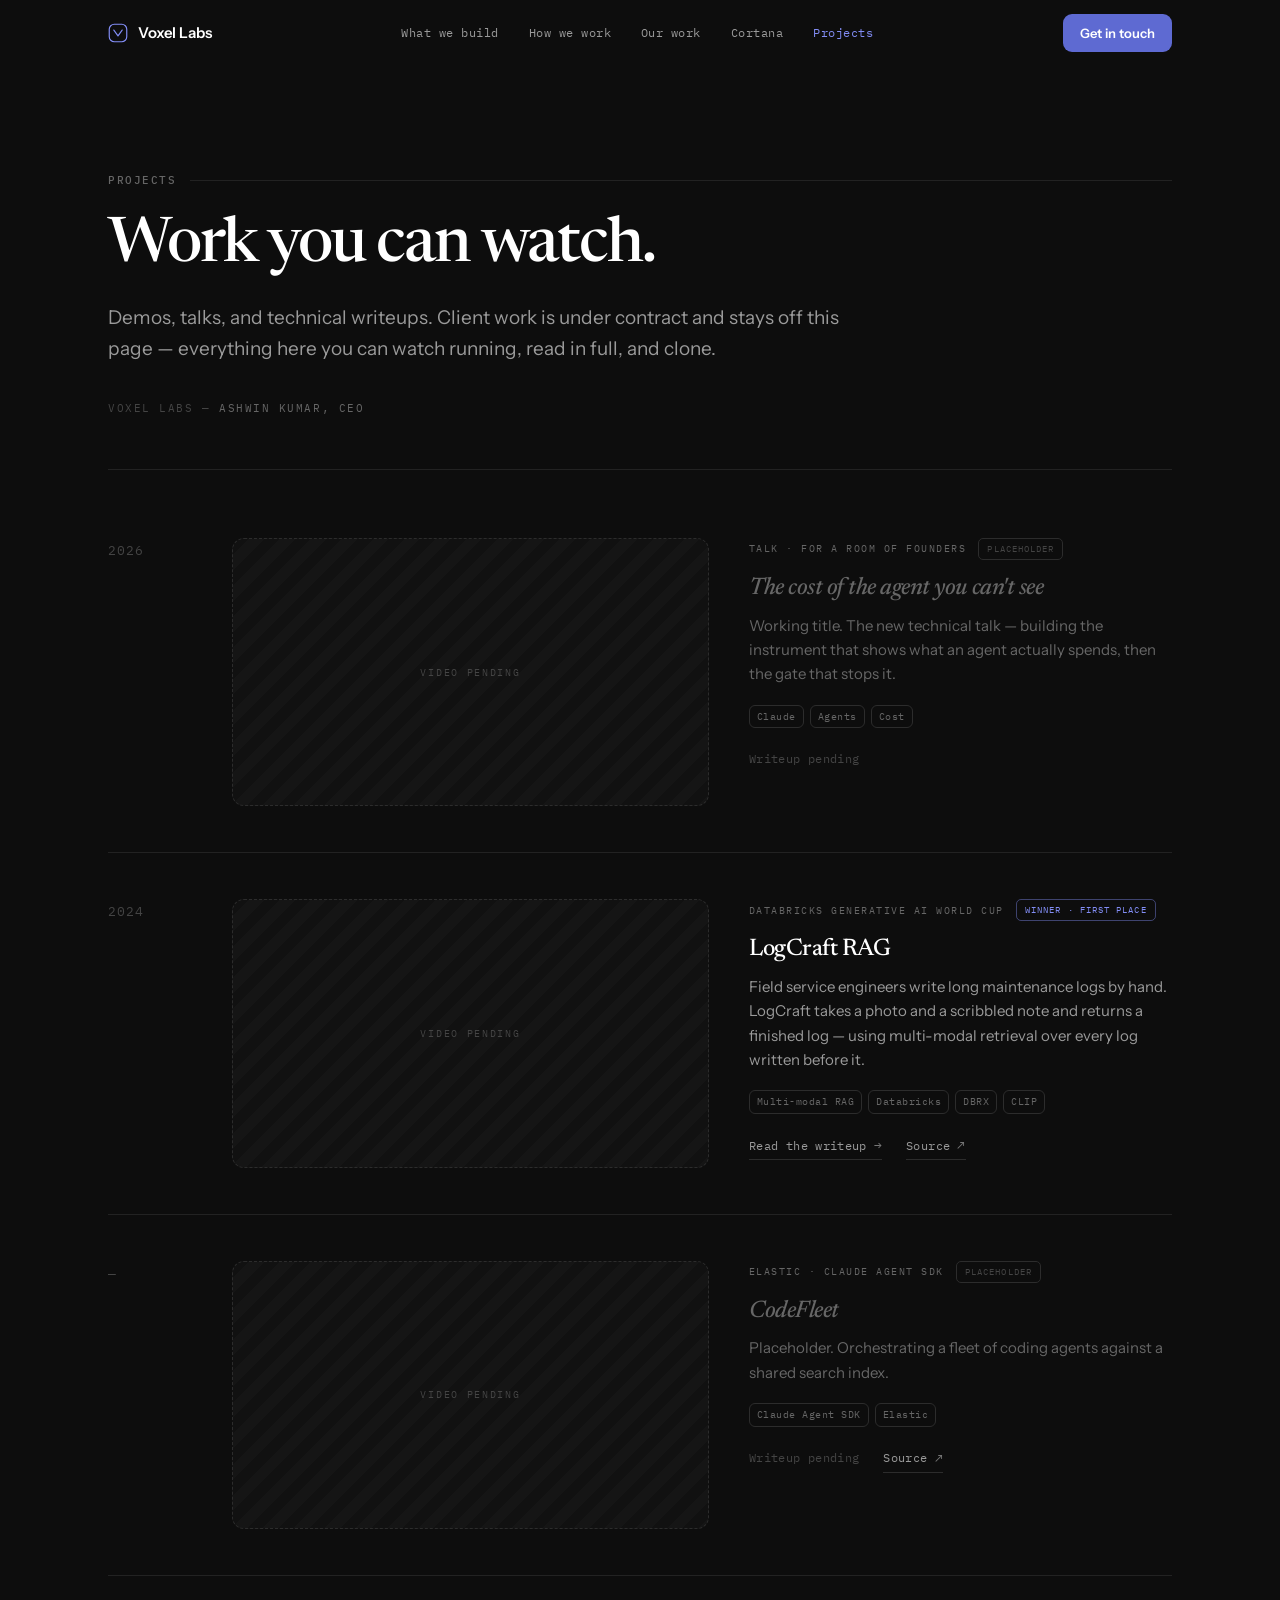
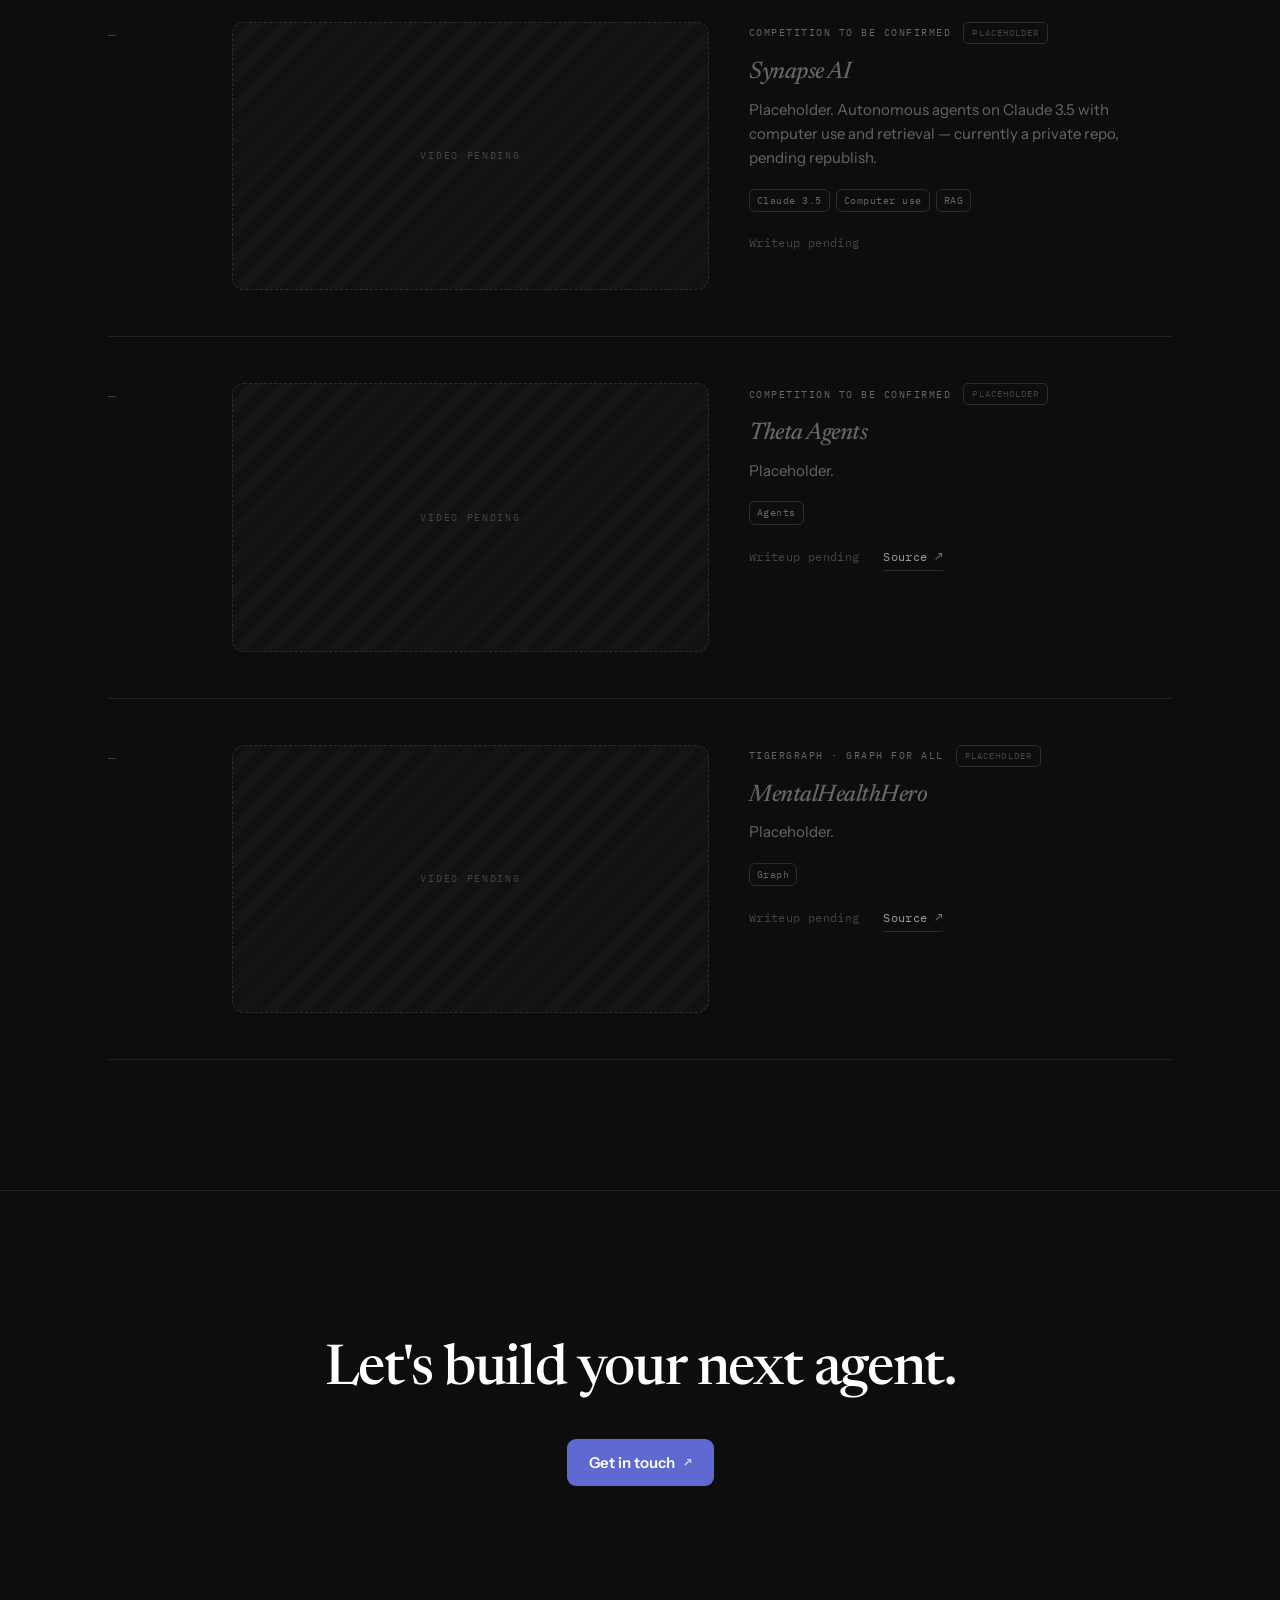
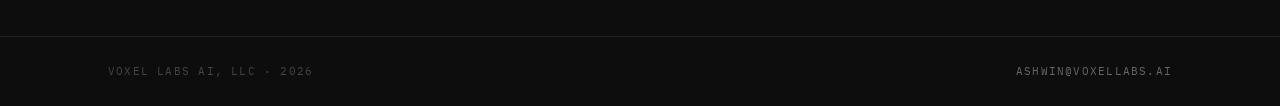
==== projects/index.html @ b8b78520 "Projects index, writeup rendering, and a shared design system Adds two routes and the machinery behi" ====
<!DOCTYPE html>
<html lang="en">
<head>
<meta charset="utf-8">
<meta name="viewport" content="width=device-width, initial-scale=1">
<title>Projects — Voxel Labs</title>
<meta name="description" content="Demos, talks, and technical writeups from Voxel Labs. Every project links to the video, the full writeup, and the source.">
<meta name="theme-color" content="#0d0d0d">
<link rel="canonical" href="https://voxellabs.ai/projects">
<link rel="icon" href="data:image/svg+xml,%3Csvg xmlns='http://www.w3.org/2000/svg' viewBox='0 0 24 24'%3E%3Crect width='24' height='24' rx='6' fill='%230d0d0d'/%3E%3Cpath d='M7 8.5l5 7 5-7' stroke='%23828df5' stroke-width='1.8' fill='none' stroke-linecap='round' stroke-linejoin='round'/%3E%3C/svg%3E">
<meta property="og:type" content="website">
<meta property="og:url" content="https://voxellabs.ai/projects">
<meta property="og:title" content="Projects — Voxel Labs">
<meta property="og:description" content="Demos, talks, and technical writeups. Every project links to the video, the full writeup, and the source.">
<meta property="og:image" content="https://voxellabs.ai/assets/og.png">
<meta property="og:image:width" content="1200">
<meta property="og:image:height" content="630">
<meta name="twitter:card" content="summary_large_image">
<link rel="preconnect" href="https://fonts.googleapis.com">
<link rel="preconnect" href="https://fonts.gstatic.com" crossorigin>
<link href="https://fonts.googleapis.com/css2?family=Newsreader:opsz,wght@6..72,300..600&family=Instrument+Sans:wght@400;500;600&family=IBM+Plex+Mono:wght@400;500&display=swap" rel="stylesheet">
<link rel="stylesheet" href="/style.css">
</head>
<body>

<!-- ============================== NAV ============================== -->
<nav class="nav" id="nav">
  <div class="wrap nav-in">
    <a href="/" class="brand">
      <svg class="mk" viewBox="0 0 24 24" fill="none" aria-hidden="true">
        <rect x="1.5" y="1.5" width="21" height="21" rx="6" stroke="#828df5" stroke-width="1.4"/>
        <path d="M7 8.5l5 7 5-7" stroke="#828df5" stroke-width="1.4" stroke-linecap="round" stroke-linejoin="round"/>
      </svg>
      <span>Voxel Labs</span>
    </a>
    <div class="nav-links">
      <a href="/#build">What we build</a>
      <a href="/#how">How we work</a>
      <a href="/#work">Our work</a>
      <a href="/#cortana">Cortana</a>
      <a href="/projects" class="on">Projects</a>
    </div>
    <a href="mailto:ashwin@voxellabs.ai" class="btn btn-accent nav-cta">Get in touch</a>
  </div>
</nav>

<!-- ============================== HEADER ============================== -->
<header class="phead">
  <div class="wrap">
    <div class="phead-in">
      <p class="eyebrow rv">Projects</p>
      <h1 class="rv">Work you can watch.</h1>
      <p class="lede rv rv-2">
        Demos, talks, and technical writeups. Client work is under contract and stays off this page —
        everything here you can watch running, read in full, and clone.
      </p>
      <p class="byline rv rv-3">Voxel Labs — <b>Ashwin Kumar, CEO</b></p>
    </div>
  </div>
</header>

<!-- ============================== INDEX ============================== -->
<section style="padding-top:22px">
  <div class="wrap">
    <div class="pj-list" id="pjList"><!-- rows injected --></div>
  </div>
</section>

<!-- ============================== CTA ============================== -->
<section class="cta">
  <div class="wrap">
    <h2 class="rv">Let's build your next agent.</h2>
    <a href="mailto:ashwin@voxellabs.ai" class="btn btn-accent rv rv-2">Get in touch <span class="arrow">&#8599;</span></a>
  </div>
</section>

<footer>
  <div class="wrap">
    <p>Voxel Labs AI, LLC · 2026</p>
    <p><a href="mailto:ashwin@voxellabs.ai">ashwin@voxellabs.ai</a></p>
  </div>
</footer>

<script src="/site.js"></script>
<script>
/* ============================================================
   DATA — the whole index. Add an entry, it renders.

   year   string shown in the left gutter ("—" if unknown)
   comp   the competition or venue, uppercased by CSS
   award  optional chip; omit it unless the placing is verified
   title  project name
   deck   one or two lines
   stk    stack chips
   vimeo  Vimeo numeric id  -> click-to-play facade
   poster local poster image -> shown before play
   post   internal writeup route
   repo   public source
   stub   true while the entry is scaffolding, not content
   ============================================================ */
const PROJECTS = [
  {
    year:"2026", comp:"Talk · for a room of founders",
    title:"The cost of the agent you can't see",
    deck:"Working title. The new technical talk — building the instrument that shows what an agent actually spends, then the gate that stops it.",
    stk:["Claude","Agents","Cost"],
    vimeo:null, post:null, repo:null, stub:true
  },
  {
    year:"2024", comp:"Databricks Generative AI World Cup",
    award:"Winner · First place",
    title:"LogCraft RAG",
    deck:"Field service engineers write long maintenance logs by hand. LogCraft takes a photo and a scribbled note and returns a finished log — using multi-modal retrieval over every log written before it.",
    stk:["Multi-modal RAG","Databricks","DBRX","CLIP"],
    vimeo:null,
    post:"/projects/logcraft-rag",
    repo:"https://github.com/ashnkumar/log-craft-dbrx"
  },
  {
    year:null,   comp:"Elastic · Claude Agent SDK",
    title:"CodeFleet",
    deck:"Placeholder. Orchestrating a fleet of coding agents against a shared search index.",
    stk:["Claude Agent SDK","Elastic"],
    vimeo:null, post:null,
    repo:"https://github.com/ashnkumar/codefleet", stub:true
  },
  {
    year:null,   comp:"Competition to be confirmed",
    title:"Synapse AI",
    deck:"Placeholder. Autonomous agents on Claude 3.5 with computer use and retrieval — currently a private repo, pending republish.",
    stk:["Claude 3.5","Computer use","RAG"],
    vimeo:null, post:null, repo:null, stub:true
  },
  {
    year:null,   comp:"Competition to be confirmed",
    title:"Theta Agents",
    deck:"Placeholder.",
    stk:["Agents"],
    vimeo:null, post:null,
    repo:"https://github.com/ashnkumar/theta-agents", stub:true
  },
  {
    year:null,   comp:"TigerGraph · Graph for All",
    title:"MentalHealthHero",
    deck:"Placeholder.",
    stk:["Graph"],
    vimeo:null, post:null,
    repo:"https://github.com/ashnkumar/MentalHealthHero", stub:true
  }
];

/* ============================================================
   RENDER
   ============================================================ */
const PLAY = '<svg viewBox="0 0 12 14" aria-hidden="true"><path d="M0 0l12 7-12 7z"/></svg>';

function media(p){
  if (p.vimeo){
    const poster = p.poster
      ? '<img src="'+p.poster+'" alt="" loading="lazy" decoding="async">'
      : '';
    return '<button class="pj-media" data-vimeo="'+p.vimeo+'" data-title="'+p.title+'" '+
           'aria-label="Play the '+p.title+' video">'+poster+
           '<span class="pj-scrim"><span class="pj-play">'+PLAY+'</span></span></button>';
  }
  return '<div class="pj-media pending"><span>Video pending</span></div>';
}

function links(p){
  const out = [];
  out.push(p.post
    ? '<a href="'+p.post+'">Read the writeup <span class="arrow">&#8594;</span></a>'
    : '<a aria-disabled="true">Writeup pending</a>');
  if (p.repo) out.push('<a href="'+p.repo+'" target="_blank" rel="noopener">Source <span class="arrow">&#8599;</span></a>');
  return '<div class="pj-links">'+out.join('')+'</div>';
}

document.getElementById('pjList').innerHTML = PROJECTS.map((p,i) => (
  '<article class="pj rv'+(p.stub ? ' stub' : '')+(i ? ' rv-2' : '')+'">'+
    '<div class="pj-year">'+(p.year || '&mdash;')+'</div>'+
    '<div>'+media(p)+'</div>'+
    '<div class="pj-meta">'+
      '<p class="pj-comp">'+p.comp+
        (p.award ? '<span class="award">'+p.award+'</span>' : '')+
        (p.stub  ? '<span class="award" style="color:var(--t4);border-color:var(--line-strong)">Placeholder</span>' : '')+
      '</p>'+
      '<h2 class="pj-title">'+p.title+'</h2>'+
      '<p class="pj-deck">'+p.deck+'</p>'+
      '<div class="pj-stk">'+p.stk.map(s => '<span class="chip">'+s+'</span>').join('')+'</div>'+
      links(p)+
    '</div>'+
  '</article>'
)).join('');

/* rows are injected after site.js ran its pass, so observe them now */
document.querySelectorAll('.pj.rv').forEach(el => io.observe(el));
</script>
</body>
</html>
---- style.css ----
/* ============================================================
   RESET
   ============================================================ */
*,*::before,*::after{box-sizing:border-box;margin:0;padding:0}
html{scroll-behavior:smooth;-webkit-font-smoothing:antialiased;-moz-osx-font-smoothing:grayscale}
img,svg{display:block;max-width:100%}
a{color:inherit;text-decoration:none}
button{font:inherit;color:inherit;background:none;border:none;cursor:pointer;text-align:left}
:focus{outline:none}
:focus-visible{outline:2px solid var(--accent-hi);outline-offset:3px;border-radius:2px}

/* ============================================================
   TOKENS
   ============================================================ */
:root{
  --bg:#0d0d0d;
  --content:#111;
  --elevated:#16161a;
  --hover:#1c1c20;
  --line:#222;
  --line-strong:#2c2c2c;
  --t1:#fff;
  --t2:#9a9a9a;
  --t3:#666;
  --t4:#444;
  --accent:#5e6ad2;
  --accent-hi:#828df5;
  --accent-soft:rgba(94,106,210,.16);
  --serif:'Newsreader',Georgia,serif;
  --sans:'Instrument Sans',system-ui,-apple-system,sans-serif;
  --mono:'IBM Plex Mono',ui-monospace,monospace;
  --t-read:#b4b4b4;        /* long-form body — 9.4:1 on --bg, brighter than --t2 */
  --measure:38rem;         /* long-form column — ~70ch at 17px */
  --ease:cubic-bezier(.16,1,.3,1);
}

body{
  background:var(--bg);color:var(--t1);
  font-family:var(--sans);font-size:16px;line-height:1.55;
  overflow-x:hidden;
}
::selection{background:rgba(94,106,210,.34);color:#fff}

/* ============================================================
   PRIMITIVES
   ============================================================ */
.wrap{max-width:1120px;margin:0 auto;padding:0 28px}
section{padding:130px 0;position:relative}

.eyebrow{
  font-family:var(--mono);font-size:.6875rem;font-weight:500;
  letter-spacing:.14em;text-transform:uppercase;color:var(--t3);
  display:flex;align-items:center;gap:14px;margin-bottom:26px;
}
.eyebrow::after{content:"";height:1px;flex:1;background:var(--line)}

h1,h2,h3{font-family:var(--serif);font-weight:500;letter-spacing:-.02em;line-height:1.1}
h1{font-size:clamp(2.6rem,6.4vw,4.6rem);letter-spacing:-.035em;line-height:1.03}
h2{font-size:clamp(1.9rem,3.6vw,2.9rem);letter-spacing:-.025em}
h2.one{font-size:clamp(1.3rem,3.05vw,2.4rem);letter-spacing:-.03em}
h3{font-size:1.0625rem;font-family:var(--sans);font-weight:600;letter-spacing:-.005em;line-height:1.35}

.lede{font-size:1.1875rem;line-height:1.6;color:var(--t2);max-width:62ch}
.prose{color:var(--t2);max-width:62ch}
.mono{font-family:var(--mono);font-variant-numeric:tabular-nums}

.btn{
  display:inline-flex;align-items:center;gap:9px;
  padding:12px 22px;border-radius:9px;
  font-size:.9375rem;font-weight:600;
  transition:background 160ms ease,color 160ms ease,border-color 160ms ease;
}
.btn-accent{background:var(--accent);color:#fff}
.btn-accent:hover{background:var(--accent-hi)}
.btn-quiet{color:var(--t2);padding-left:0;padding-right:0}
.btn-quiet:hover{color:var(--t1)}
.btn-quiet span{border-bottom:1px solid var(--line-strong);padding-bottom:2px;transition:border-color 160ms ease}
.btn-quiet:hover span{border-color:var(--accent-hi)}
.arrow{font-family:var(--mono);font-size:.8125rem;opacity:.75}

/* reveal */
.rv{opacity:0;transform:translateY(14px);transition:opacity .7s var(--ease),transform .7s var(--ease)}
.rv.in{opacity:1;transform:none}
.rv-2{transition-delay:.08s}.rv-3{transition-delay:.16s}.rv-4{transition-delay:.24s}

/* ============================================================
   NAV
   ============================================================ */
.nav{
  position:fixed;top:0;left:0;right:0;z-index:60;
  border-bottom:1px solid transparent;
  transition:background 220ms ease,border-color 220ms ease,backdrop-filter 220ms ease;
}
.nav.stuck{background:rgba(13,13,13,.82);backdrop-filter:blur(16px);-webkit-backdrop-filter:blur(16px);border-bottom-color:var(--line)}
.nav-in{display:flex;align-items:center;justify-content:space-between;height:66px}
.brand{display:flex;align-items:center;gap:10px;font-weight:600;letter-spacing:-.01em;font-size:.9375rem}
.brand .mk{width:20px;height:20px;flex:none}
.nav-links{display:flex;gap:30px;font-family:var(--mono);font-size:.75rem;letter-spacing:.04em;color:var(--t2)}
.nav-links a{transition:color 150ms ease}
.nav-links a:hover,.nav-links a.on{color:var(--accent-hi)}
.nav-cta{font-size:.8125rem;padding:9px 17px}


/* ============================================================
   HERO
   ============================================================ */
.hero{padding:190px 0 110px}
.hero h1{max-width:15ch}
.hero .lede{margin-top:26px;font-size:1.25rem;max-width:57ch}
.hero-cta{display:flex;align-items:center;gap:26px;margin-top:40px;flex-wrap:wrap}

.from{margin-top:76px;border-top:1px solid var(--line);padding-top:18px;
  display:flex;align-items:baseline;gap:26px;flex-wrap:wrap}
.from dt{font-family:var(--mono);font-size:.6875rem;letter-spacing:.14em;text-transform:uppercase;color:var(--t4)}
.from dd{font-family:var(--mono);font-size:.8125rem;letter-spacing:.05em;color:var(--t2)}
.from dd em{font-style:normal;color:var(--t4);padding:0 9px}

/* ============================================================
   CAPABILITIES
   ============================================================ */
.caps{display:grid;grid-template-columns:1fr 1fr;gap:0;margin-top:8px;border-top:1px solid var(--line)}
.cap{padding:34px 40px 34px 0;border-bottom:1px solid var(--line)}
.caps .cap:nth-child(odd){border-right:1px solid var(--line)}
.caps .cap:nth-child(even){padding-left:40px;padding-right:0}
.cap h3{margin-bottom:11px}
.cap p{color:var(--t2);font-size:.9375rem;line-height:1.62}

/* ============================================================
   PHASE MAP  (signature)
   ============================================================ */
.pm-head{max-width:66ch}
.pm-head .prose{margin-top:22px;font-size:1.0625rem}

.pm-tabs{display:flex;gap:0;margin-top:52px;border-bottom:1px solid var(--line)}
.pm-tab{
  font-family:var(--mono);font-size:.75rem;letter-spacing:.13em;text-transform:uppercase;
  color:var(--t3);padding:13px 24px 13px 0;margin-right:22px;
  border-bottom:1px solid transparent;margin-bottom:-1px;
  transition:color 160ms ease,border-color 160ms ease;
}
.pm-tab:hover{color:var(--t2)}
.pm-tab.on{color:var(--accent-hi);border-bottom-color:var(--accent-hi)}

.pm-grid{display:grid;grid-template-columns:repeat(3,1fr);gap:20px;margin-top:34px;
  transition:opacity 220ms ease}
.pm-grid.fade{opacity:0}
.pm-col{border:1px solid var(--line);border-radius:14px;padding:26px 24px 28px;background:var(--content)}
.pm-col.lead{border-color:rgba(94,106,210,.42);background:linear-gradient(180deg,rgba(94,106,210,.075),transparent 60%)}
.pm-when{display:flex;align-items:center;justify-content:space-between;gap:12px;margin-bottom:16px;min-height:24px}
.pm-when span{font-family:var(--mono);font-size:.75rem;letter-spacing:.13em;text-transform:uppercase;color:var(--t2)}
.pm-col.lead .pm-when span{color:var(--accent-hi)}
.pm-chip{
  font-family:var(--mono);font-size:.5625rem;letter-spacing:.11em;text-transform:uppercase;
  color:var(--accent-hi);border:1px solid rgba(130,141,245,.42);border-radius:5px;padding:3px 7px;white-space:nowrap;
}
.pm-col p{color:var(--t2);font-size:.9375rem;line-height:1.62}

/* ============================================================
   WORK TABLE  (expandable)
   ============================================================ */
.tbl{margin-top:44px;border-top:1px solid var(--line)}
.thead{
  display:grid;grid-template-columns:1.55fr 1.1fr .82fr 1.05fr 34px;gap:20px;
  padding:12px 0;border-bottom:1px solid var(--line);
  font-family:var(--mono);font-size:.625rem;letter-spacing:.16em;text-transform:uppercase;color:var(--t4);
}
.row{border-bottom:1px solid var(--line)}
.trig{
  display:grid;grid-template-columns:1.55fr 1.1fr .82fr 1.05fr 34px;gap:20px;align-items:center;
  width:100%;padding:21px 0;transition:background 160ms ease;
}
.trig:hover{background:var(--hover)}
.row.open .trig{background:var(--hover)}
.trig>*{min-width:0}
.c-lab{display:none}
.c-sys{font-weight:600;font-size:.9688rem;letter-spacing:-.005em}
.c-cli{color:var(--t3);font-size:.875rem}
.c-scl{font-family:var(--mono);font-size:.8125rem;color:var(--accent-hi);font-variant-numeric:tabular-nums}
.c-stk{display:flex;gap:6px;flex-wrap:wrap}
.chip{
  font-family:var(--mono);font-size:.625rem;letter-spacing:.05em;color:var(--t3);
  border:1px solid var(--line-strong);border-radius:6px;padding:3px 7px;white-space:nowrap;
}
.c-chev{
  font-family:var(--mono);font-size:1.0625rem;color:var(--t4);justify-self:end;line-height:1;
  transition:color 160ms ease,transform 260ms var(--ease);
}
.trig:hover .c-chev{color:var(--accent-hi)}
.row.open .c-chev{color:var(--accent-hi);transform:rotate(45deg)}

.det{display:grid;grid-template-rows:0fr;transition:grid-template-rows 280ms var(--ease)}
.row.open .det{grid-template-rows:1fr}
.det-in{overflow:hidden}
.det-in p{
  color:var(--t2);font-size:.9688rem;line-height:1.68;
  max-width:74ch;padding:0 0 26px;
  border-left:1px solid var(--line-strong);padding-left:20px;margin-left:2px;
}
.det-in p b{color:var(--t1);font-weight:500}

/* ============================================================
   CORTANA
   ============================================================ */
.ct{display:grid;grid-template-columns:.88fr 1.12fr;gap:64px;align-items:center;margin-top:44px}
.ct-claims{border-top:1px solid var(--line)}
.ct-claim{padding:19px 0;border-bottom:1px solid var(--line)}
.ct-claim dt{font-family:var(--mono);font-size:.6875rem;letter-spacing:.13em;text-transform:uppercase;color:var(--accent-hi);margin-bottom:7px}
.ct-claim dd{color:var(--t2);font-size:.9063rem;line-height:1.6}

/* product surface mock */
.surf{border:1px solid var(--line);border-radius:15px;background:var(--content);overflow:hidden;font-family:var(--mono)}
.surf-bar{display:flex;align-items:center;gap:12px;padding:12px 16px;border-bottom:1px solid var(--line);background:var(--elevated)}
.surf-bar .d{width:7px;height:7px;border-radius:50%;background:var(--accent-hi)}
.surf-bar .t{font-size:.6875rem;letter-spacing:.11em;text-transform:uppercase;color:var(--t2)}
.surf-bar .r{margin-left:auto;font-size:.625rem;letter-spacing:.09em;color:var(--t4)}
.srow{display:grid;grid-template-columns:1fr 78px 68px 52px;gap:10px;align-items:center;
  padding:9px 16px;border-bottom:1px solid rgba(255,255,255,.035);font-size:.6875rem}
.srow.h{color:var(--t4);letter-spacing:.11em;text-transform:uppercase;font-size:.5938rem;background:rgba(255,255,255,.012)}
.srow .n{color:var(--t2);white-space:nowrap;overflow:hidden;text-overflow:ellipsis}
.srow .s,.srow .p,.srow .e{color:var(--t3);white-space:nowrap;overflow:hidden;text-overflow:ellipsis}
.srow.live{background:rgba(94,106,210,.10)}
.srow.live .n{color:var(--accent-hi)}
.dot{display:inline-block;width:5px;height:5px;border-radius:50%;margin-right:6px;vertical-align:middle}
.dot.go{background:#4cb782}.dot.wait{background:#c8a24a}.dot.idle{background:#555}.dot.done{background:#3a6b52}
.tag{border:1px solid rgba(130,141,245,.4);color:var(--accent-hi);border-radius:4px;padding:1px 5px;font-size:.5312rem;letter-spacing:.07em;margin-left:7px}
.surf-foot{padding:11px 16px;font-size:.625rem;letter-spacing:.1em;color:var(--t4);border-top:1px solid var(--line);background:var(--elevated)}


/* ============================================================
   CTA + FOOTER
   ============================================================ */
.cta{padding:150px 0;text-align:center;border-top:1px solid var(--line)}
.cta h2{font-size:clamp(2.1rem,4.6vw,3.5rem)}
.cta .btn{margin-top:36px}
footer{border-top:1px solid var(--line);padding:26px 0}
footer .wrap{display:flex;justify-content:space-between;gap:18px;flex-wrap:wrap}
footer p{font-family:var(--mono);font-size:.6875rem;letter-spacing:.11em;text-transform:uppercase;color:var(--t4)}
footer a{color:var(--t3);transition:color 150ms ease}
footer a:hover{color:var(--accent-hi)}

/* ============================================================
   RESPONSIVE
   ============================================================ */
@media(max-width:960px){
  .ct{grid-template-columns:1fr;gap:40px}
  .pm-grid{grid-template-columns:1fr}
}
@media(max-width:820px){
  section{padding:96px 0}
  .hero{padding:150px 0 84px}
  .nav-links{display:none}
  .caps{grid-template-columns:1fr}
  .caps .cap:nth-child(odd){border-right:none}
  .caps .cap:nth-child(even){padding-left:0}
  .cap{padding:28px 0}
  .thead{display:none}
  .trig{grid-template-columns:1fr;gap:9px;padding:22px 0}
  .c-lab{display:block;font-family:var(--mono);font-size:.5625rem;letter-spacing:.15em;
    text-transform:uppercase;color:var(--t4);margin-bottom:4px}
  .c-chev{position:absolute;top:22px;right:0}
  .row{position:relative}
  .pm-tab{padding-right:0;margin-right:20px;font-size:.6875rem}
  .pm-tabs{overflow-x:auto;scrollbar-width:none}
  .pm-tabs::-webkit-scrollbar{display:none}
}
@media(max-width:520px){
  .wrap{padding:0 20px}
  .from{gap:12px}
  .srow{grid-template-columns:1fr 66px 46px;font-size:.625rem}
  .srow .p{display:none}
}
@media(prefers-reduced-motion:reduce){
  html{scroll-behavior:auto}
  *{animation:none!important;transition-duration:.01ms!important}
  .rv{opacity:1;transform:none}
}

/* ============================================================
   PAGE HEADER  (shared by /projects and article pages)
   ============================================================ */
.phead{padding:172px 0 0}
.phead-in{border-bottom:1px solid var(--line);padding-bottom:52px}
.phead h1{font-size:clamp(2.3rem,5.2vw,3.9rem);max-width:16ch}
.phead .lede{margin-top:24px;font-size:1.1875rem;max-width:58ch}
.byline{
  margin-top:36px;font-family:var(--mono);font-size:.6875rem;
  letter-spacing:.14em;text-transform:uppercase;color:var(--t4);
}
.byline b{color:var(--t3);font-weight:400}

.back{
  display:inline-flex;align-items:center;gap:9px;
  font-family:var(--mono);font-size:.6875rem;letter-spacing:.14em;
  text-transform:uppercase;color:var(--t3);transition:color 150ms ease;
}
.back:hover{color:var(--accent-hi)}
.back .arrow{opacity:.6}

/* ============================================================
   BAND  (landing-page pointer out to a route)
   ============================================================ */
.band{margin-top:56px;border-top:1px solid var(--line)}
.band-row{
  display:grid;grid-template-columns:auto 1fr auto;gap:28px;align-items:center;
  padding:26px 2px;border-bottom:1px solid var(--line);transition:background 160ms ease;
}
.band-row:hover{background:var(--hover)}
.band-k{
  font-family:var(--mono);font-size:.625rem;letter-spacing:.16em;
  text-transform:uppercase;color:var(--t4);white-space:nowrap;
}
.band-t{font-size:.9688rem;color:var(--t2)}
.band-t b{color:var(--t1);font-weight:600}
.band-go{
  font-family:var(--mono);font-size:.75rem;letter-spacing:.05em;color:var(--t3);
  white-space:nowrap;transition:color 160ms ease;
}
.band-row:hover .band-go{color:var(--accent-hi)}

/* ============================================================
   PROJECTS INDEX
   ============================================================ */
.pj-list{margin-top:0}
.pj{
  display:grid;grid-template-columns:84px 1.06fr .94fr;gap:0 40px;
  padding:46px 0;border-bottom:1px solid var(--line);align-items:start;
}
.pj-year{
  font-family:var(--mono);font-size:.8125rem;letter-spacing:.08em;
  color:var(--t4);font-variant-numeric:tabular-nums;padding-top:3px;
}

/* video facade */
.pj-media{
  position:relative;display:block;aspect-ratio:16/9;overflow:hidden;
  border:1px solid var(--line);border-radius:12px;background:var(--content);
  transition:border-color 200ms ease;
}
.pj-media:hover{border-color:var(--line-strong)}
.pj-media img{width:100%;height:100%;object-fit:cover}
.pj-media iframe{width:100%;height:100%;border:0;display:block}
.pj-scrim{
  position:absolute;inset:0;display:grid;place-items:center;
  background:linear-gradient(180deg,rgba(13,13,13,.18),rgba(13,13,13,.46));
  transition:background 220ms ease;
}
.pj-media:hover .pj-scrim{background:linear-gradient(180deg,rgba(13,13,13,.06),rgba(13,13,13,.3))}
.pj-play{
  width:56px;height:56px;border-radius:50%;display:grid;place-items:center;
  border:1px solid rgba(255,255,255,.42);background:rgba(13,13,13,.42);
  backdrop-filter:blur(8px);-webkit-backdrop-filter:blur(8px);
  transition:transform 260ms var(--ease),border-color 200ms ease,background 200ms ease;
}
.pj-media:hover .pj-play{transform:scale(1.07);border-color:var(--accent-hi);background:rgba(94,106,210,.5)}
.pj-play svg{width:15px;height:17px;margin-left:3px;fill:#fff}

/* empty / pending video */
.pj-media.pending{
  border-style:dashed;border-color:var(--line-strong);
  background:repeating-linear-gradient(135deg,transparent 0 11px,rgba(255,255,255,.017) 11px 22px),var(--content);
  display:grid;place-items:center;
}
.pj-media.pending span{
  font-family:var(--mono);font-size:.625rem;letter-spacing:.17em;
  text-transform:uppercase;color:var(--t4);
}

/* meta column */
.pj-meta{min-width:0}
.pj-comp{
  font-family:var(--mono);font-size:.625rem;letter-spacing:.15em;text-transform:uppercase;
  color:var(--t3);display:flex;align-items:center;gap:12px;flex-wrap:wrap;
}
.award{
  font-family:var(--mono);font-size:.5625rem;letter-spacing:.12em;text-transform:uppercase;
  color:var(--accent-hi);border:1px solid rgba(130,141,245,.42);
  border-radius:5px;padding:3px 8px;white-space:nowrap;
}
.pj-title{
  font-family:var(--serif);font-weight:500;font-size:1.5rem;line-height:1.2;
  letter-spacing:-.02em;margin:14px 0 0;
}
.pj-deck{color:var(--t2);font-size:.9375rem;line-height:1.62;margin-top:11px;max-width:46ch}
.pj-stk{display:flex;gap:6px;flex-wrap:wrap;margin-top:18px}
.pj-links{display:flex;gap:24px;flex-wrap:wrap;margin-top:22px}
.pj-links a{
  font-family:var(--mono);font-size:.75rem;letter-spacing:.03em;color:var(--t2);
  display:inline-flex;align-items:center;gap:7px;
  border-bottom:1px solid var(--line-strong);padding-bottom:3px;
  transition:color 160ms ease,border-color 160ms ease;
}
.pj-links a:hover{color:var(--accent-hi);border-bottom-color:var(--accent-hi)}
.pj-links a[aria-disabled="true"]{color:var(--t4);border-bottom-color:transparent;pointer-events:none}

/* scaffolding rows */
.pj.stub .pj-title,.pj.stub .pj-deck{color:var(--t3)}
.pj.stub .pj-title{font-style:italic}

/* ============================================================
   ARTICLE
   ============================================================ */
.art-hero{display:grid;grid-template-columns:1fr min(var(--measure),100%) 1fr;
  border-bottom:1px solid var(--line);padding-bottom:46px}
.art-hero>*{grid-column:2}
.art-hero h1{font-size:clamp(2.05rem,4.4vw,3.25rem);max-width:19ch;margin-top:20px}
.art-hero .lede{margin-top:22px;font-size:1.125rem;max-width:56ch}
.art-bar{display:flex;gap:26px;flex-wrap:wrap;align-items:center;margin-top:32px}

.art-body{
  display:grid;
  grid-template-columns:1fr min(var(--measure),100%) 1fr;
  padding:52px 0 40px;
}
.art-body>*{grid-column:2}
.art-body p{color:var(--t-read);font-size:1.0625rem;line-height:1.75;margin:0 0 1.35em}
.art-body strong{color:var(--t1);font-weight:600}
.art-body em{color:var(--t2)}
.art-body a{color:var(--accent-hi);border-bottom:1px solid rgba(130,141,245,.34);transition:border-color 150ms ease}
.art-body a:hover{border-bottom-color:var(--accent-hi)}
.art-body h2{
  font-family:var(--serif);font-weight:500;font-size:clamp(1.55rem,2.6vw,1.95rem);
  letter-spacing:-.022em;line-height:1.18;margin:68px 0 20px;
}
.art-body h2:first-child{margin-top:0}
.callout+h2,.art-body figure+h2{margin-top:26px}
.art-body figure+h3,.art-body figure+h4{margin-top:30px}
.art-body h3,.art-body h4{
  font-family:var(--sans);font-weight:600;font-size:1.0625rem;color:var(--t1);
  letter-spacing:-.005em;line-height:1.35;margin:48px 0 16px;
  padding-top:20px;border-top:1px solid var(--line);
}
.art-body ul,.art-body ol{color:var(--t-read);margin:0 0 1.5em;padding-left:1.45em}
.art-body li{margin-bottom:.62em;line-height:1.72}
.art-body li::marker{color:var(--t4)}
.art-body li>strong:first-child{color:var(--t1)}
.art-body code{
  font-family:var(--mono);font-size:.875em;color:var(--accent-hi);
  background:var(--accent-soft);border-radius:4px;padding:2px 6px;
}
.art-body hr{border:0;border-top:1px solid var(--line);margin:56px 0}

.callout{
  border-left:2px solid var(--accent);background:var(--accent-soft);
  border-radius:0 9px 9px 0;padding:17px 22px;margin:0 0 2.2em;
  color:var(--t2);font-size:.9688rem;line-height:1.66;
}
.callout strong{color:var(--t1)}

/* figures break out of the measure */
.art-body figure{
  grid-column:1/-1;justify-self:center;width:min(58rem,100%);
  margin:46px 0;
}
.art-body figure a{
  display:block;border-radius:12px;overflow:hidden;background:#fff;
  box-shadow:0 22px 46px -26px rgba(0,0,0,.9);
  transition:transform 300ms var(--ease);
}
.art-body figure a:hover{transform:translateY(-2px)}
.art-body figure img{width:100%;height:auto;display:block}
.art-body figcaption{
  font-family:var(--mono);font-size:.6875rem;letter-spacing:.06em;
  color:var(--t4);margin-top:13px;text-align:center;
}

.art-foot{border-top:1px solid var(--line);padding:44px 0 0;display:flex;
  justify-content:space-between;gap:22px;flex-wrap:wrap;align-items:center}

/* ============================================================
   RESPONSIVE  (routes added after the landing page)
   ============================================================ */
@media(max-width:960px){
  .pj{grid-template-columns:64px 1fr;gap:0 24px}
  .pj-meta{grid-column:2;margin-top:24px}
}
@media(max-width:820px){
  .phead{padding:132px 0 0}
  .pj{grid-template-columns:1fr;gap:0;padding:38px 0}
  .pj-year{padding-top:0;margin-bottom:14px}
  .pj-meta{grid-column:1;margin-top:22px}
  .band-row{grid-template-columns:1fr auto;gap:14px}
  .band-k{grid-column:1/-1}
  .art-body{padding:44px 0 32px}
  .art-body figure{margin:34px 0}
}
@media(prefers-reduced-motion:reduce){
  .pj-media:hover .pj-play,.art-body figure a:hover{transform:none}
}
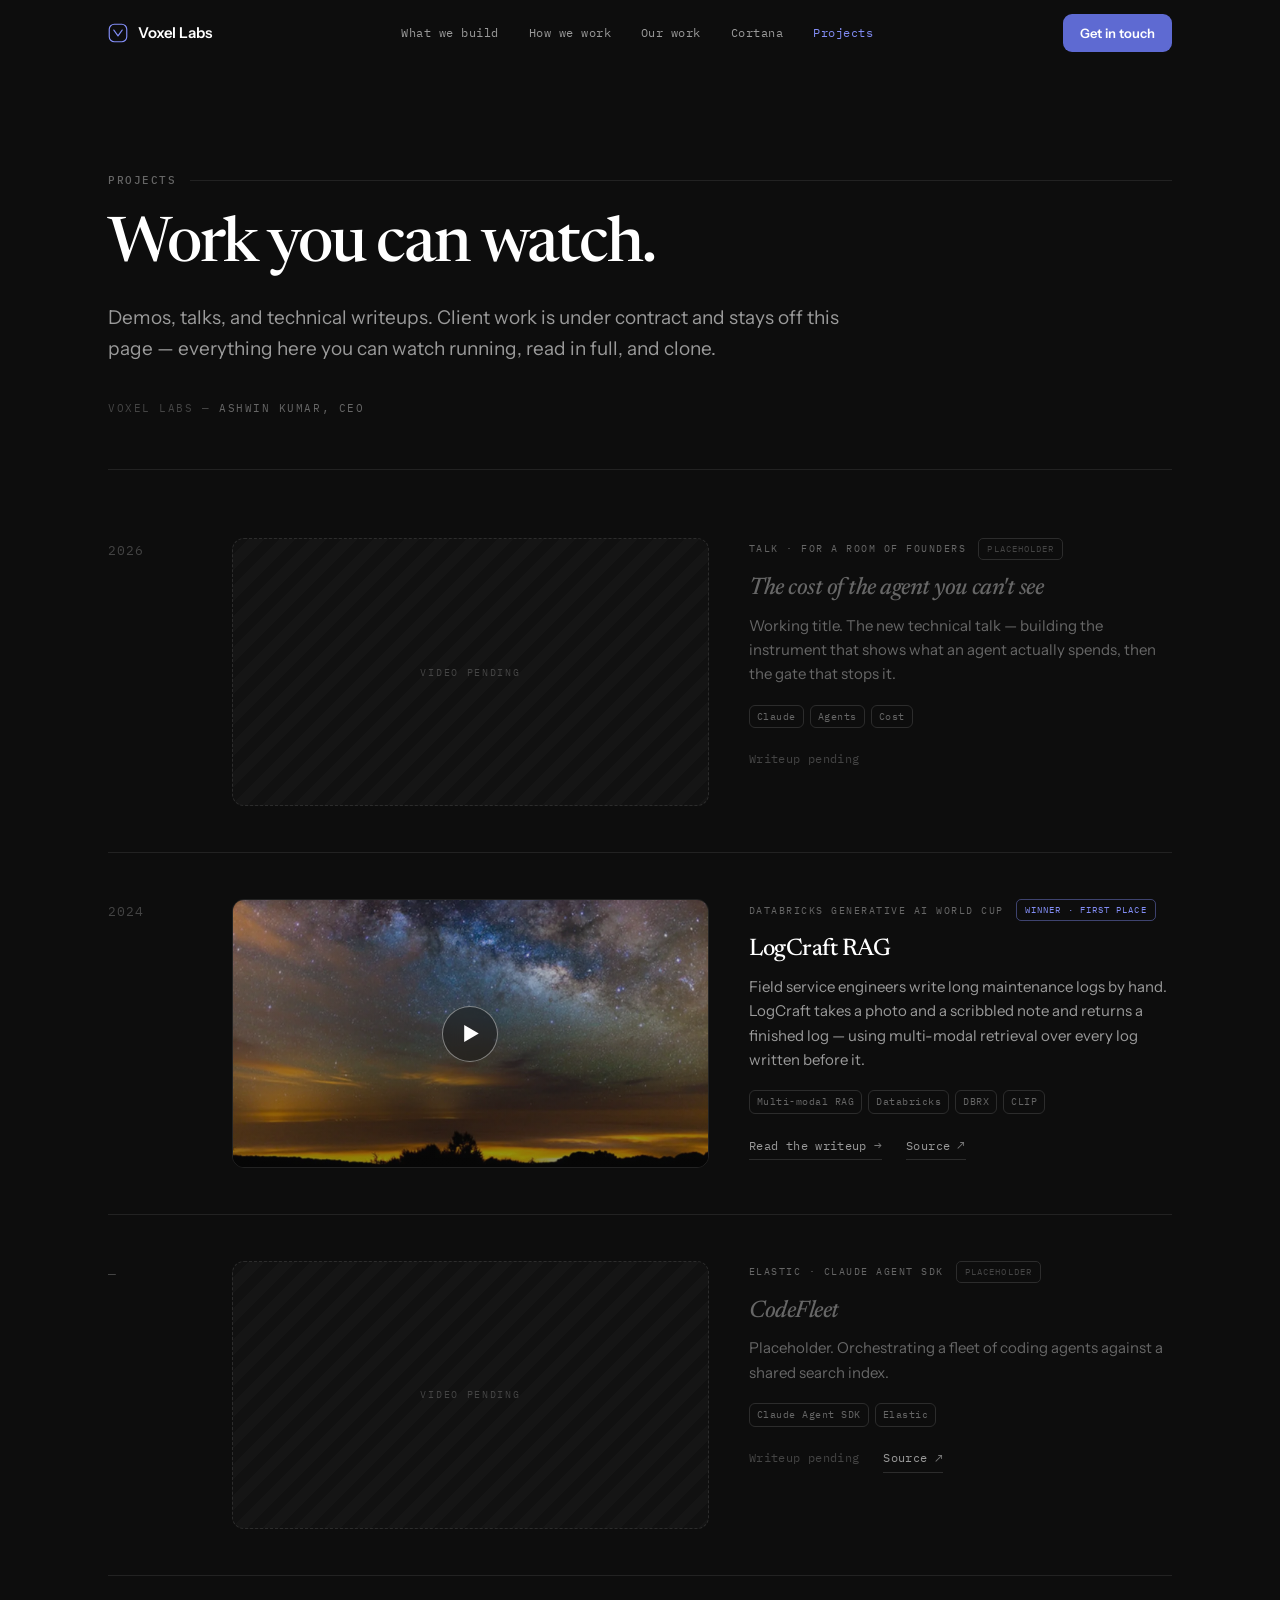
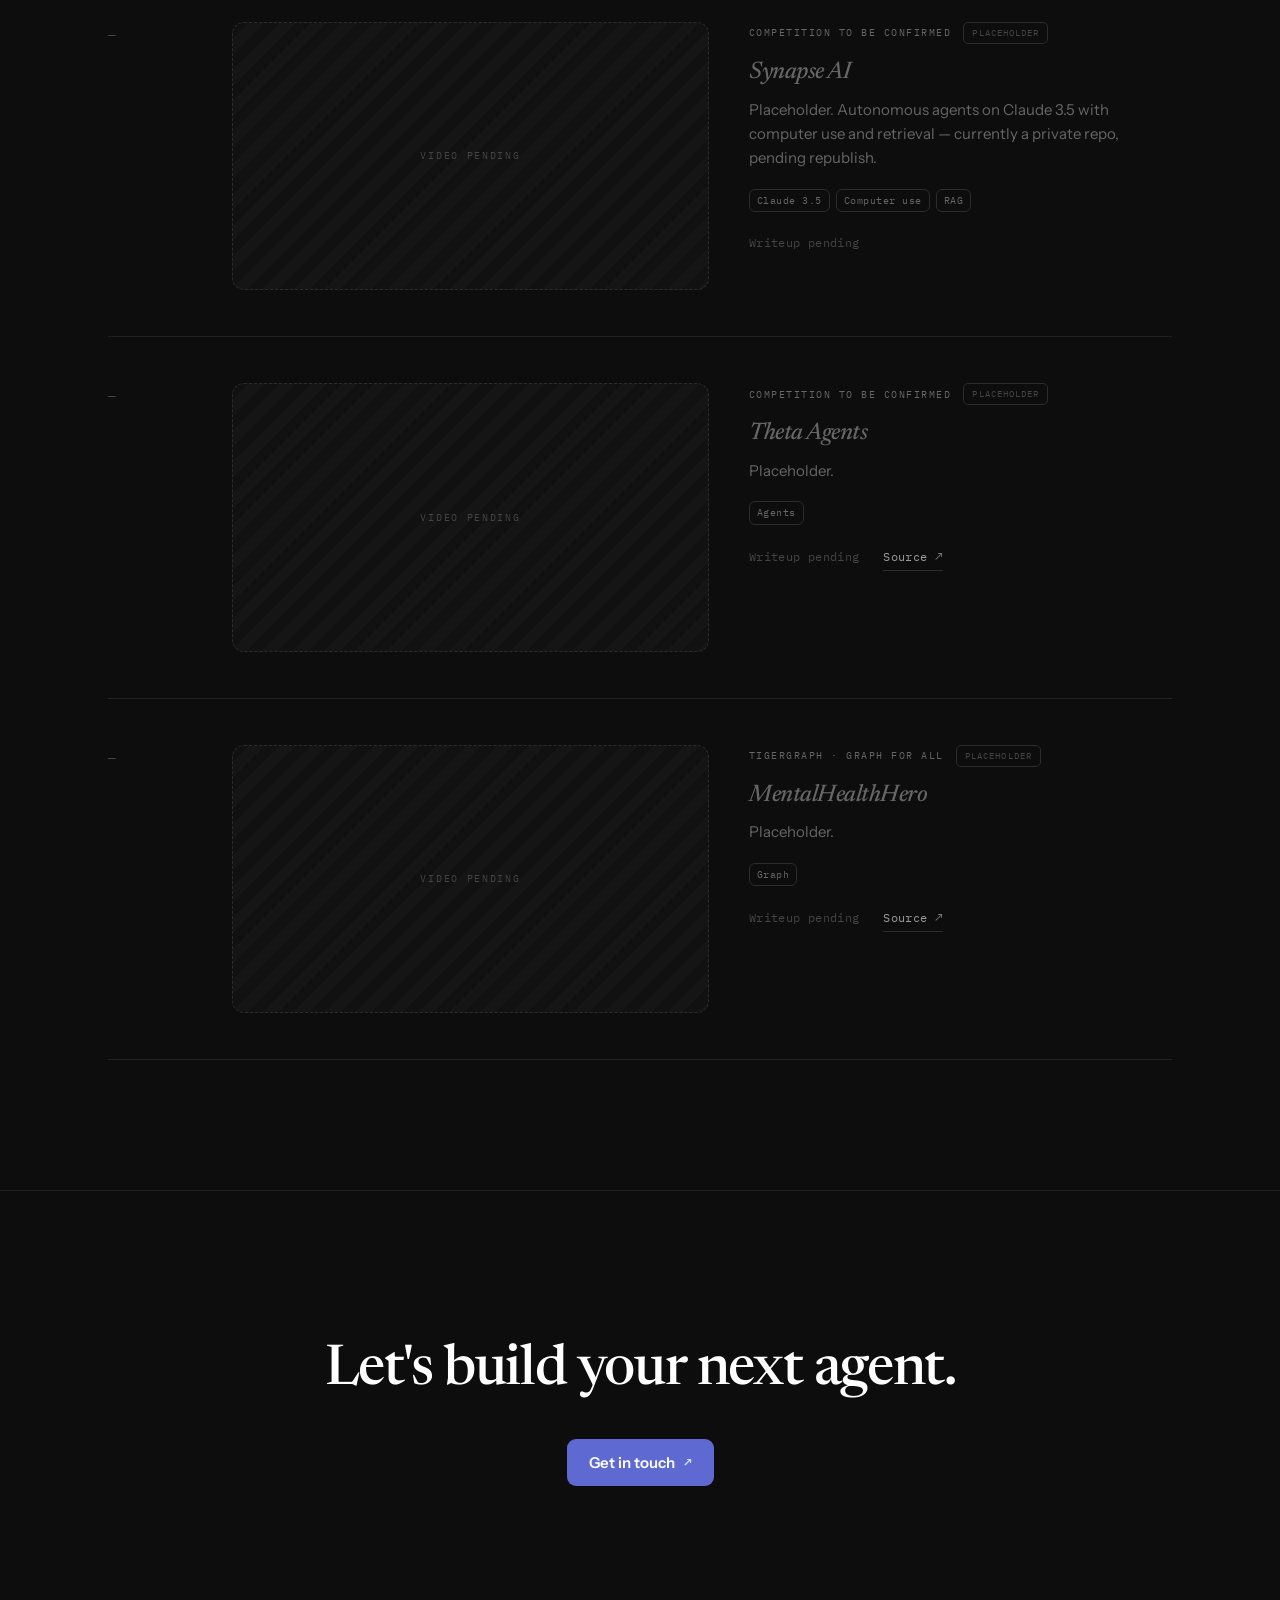
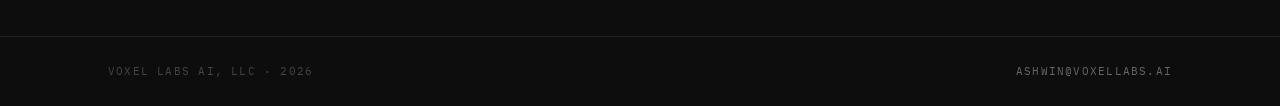
==== commit 81d6d3cf: "Wire a full entry end to end: poster frames and click-to-play LogCraft now renders as a complete ent" ====
--- a/projects/index.html
+++ b/projects/index.html
@@ -112,7 +112,13 @@
     title:"LogCraft RAG",
     deck:"Field service engineers write long maintenance logs by hand. LogCraft takes a photo and a scribbled note and returns a finished log — using multi-modal retrieval over every log written before it.",
     stk:["Multi-modal RAG","Databricks","DBRX","CLIP"],
-    vimeo:null,
+
+    /* ⚠️ PLACEHOLDER VIDEO — a Vimeo staff pick ("The Mountain"), not ours. It is
+       here only so a fully-wired entry can be seen. SWAP BEFORE PRODUCTION:
+           python3 poster.py <real-vimeo-id> logcraft-rag
+       then put the real id here. */
+    vimeo:"22439234", poster:"/assets/posters/logcraft-rag.webp",
+
     post:"/projects/logcraft-rag",
     repo:"https://github.com/ashnkumar/log-craft-dbrx"
   },
--- a/style.css
+++ b/style.css
@@ -432,6 +432,8 @@
 .art-body ul,.art-body ol{color:var(--t-read);margin:0 0 1.5em;padding-left:1.45em}
 .art-body li{margin-bottom:.62em;line-height:1.72}
 .art-body li::marker{color:var(--t4)}
+/* ordered steps carry meaning, so the number has to be readable */
+.art-body ol>li::marker{color:var(--t3);font-family:var(--mono);font-size:.875em}
 .art-body li>strong:first-child{color:var(--t1)}
 .art-body code{
   font-family:var(--mono);font-size:.875em;color:var(--accent-hi);
@@ -486,3 +488,6 @@
 @media(prefers-reduced-motion:reduce){
   .pj-media:hover .pj-play,.art-body figure a:hover{transform:none}
 }
+
+/* the writeup's own copy of the demo — same facade, sized like a figure */
+.art-video{grid-column:1/-1;justify-self:center;width:min(58rem,100%);margin:0 0 52px}
